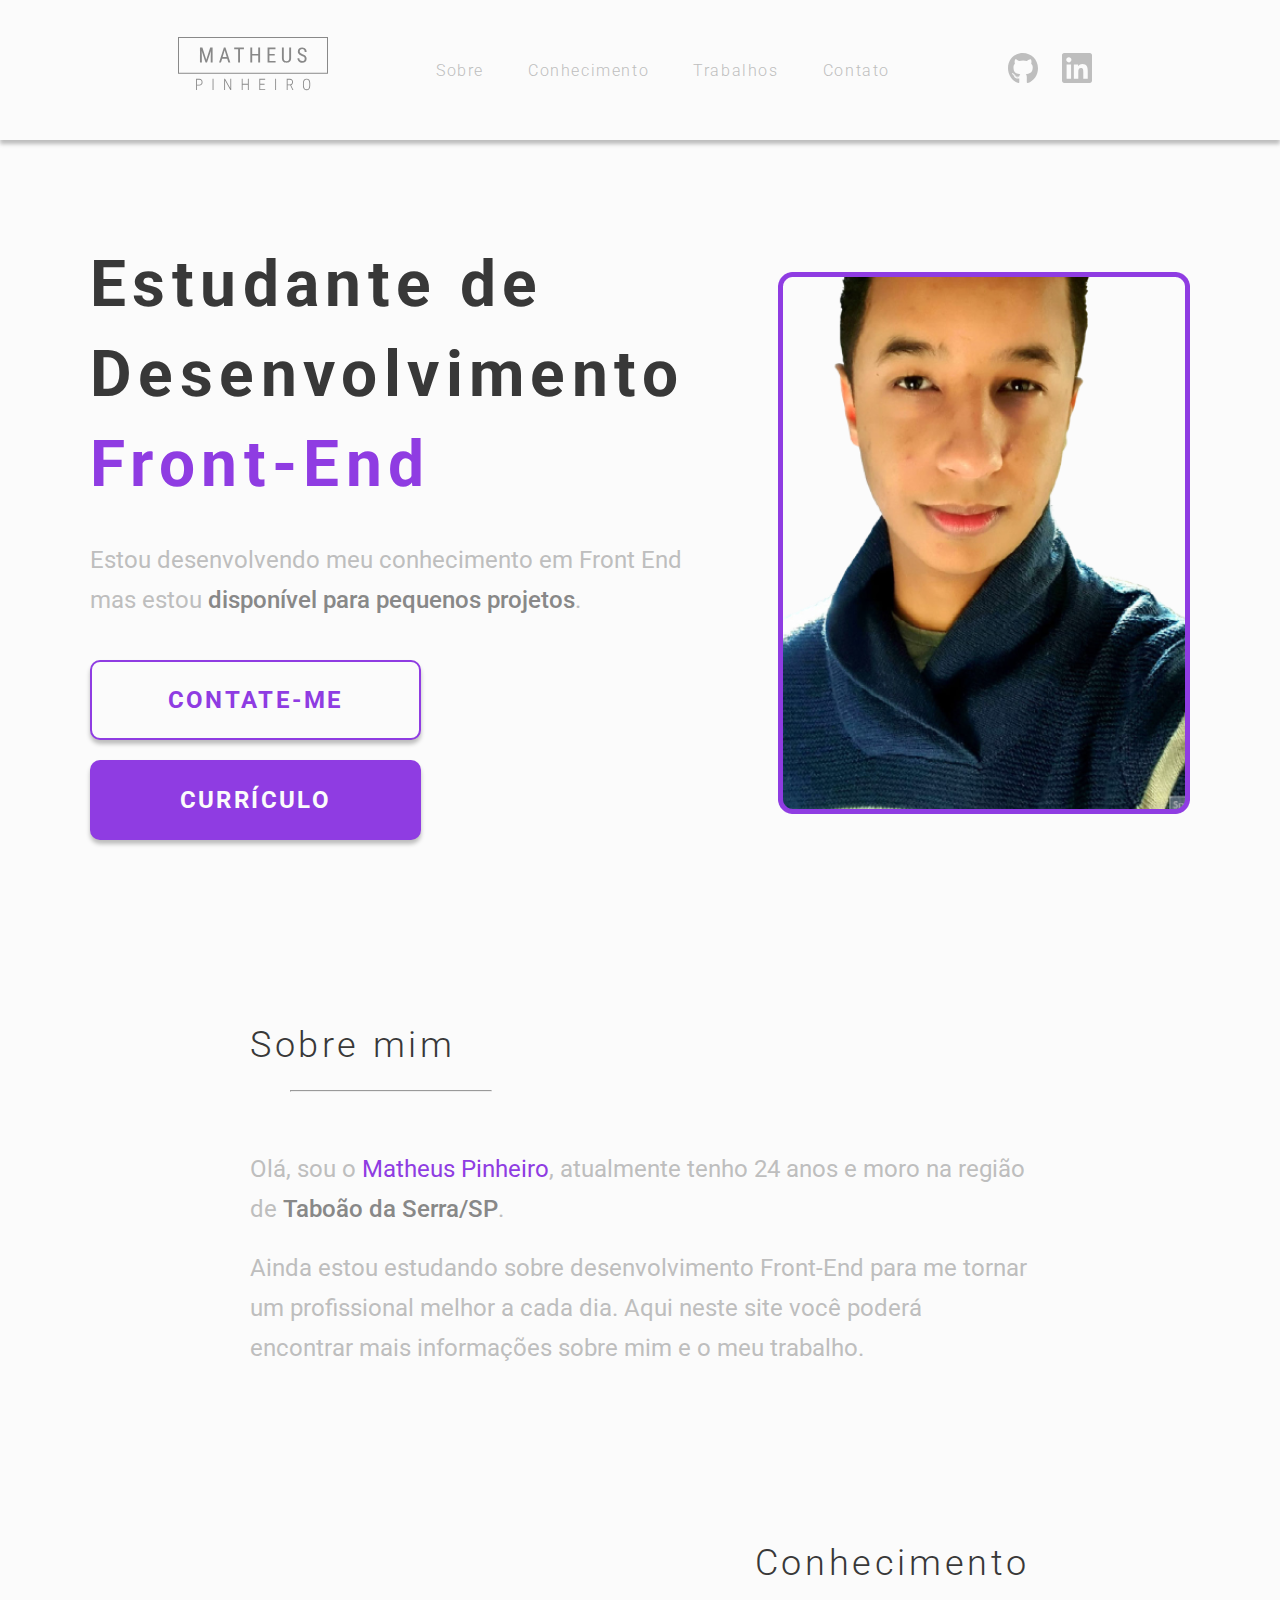
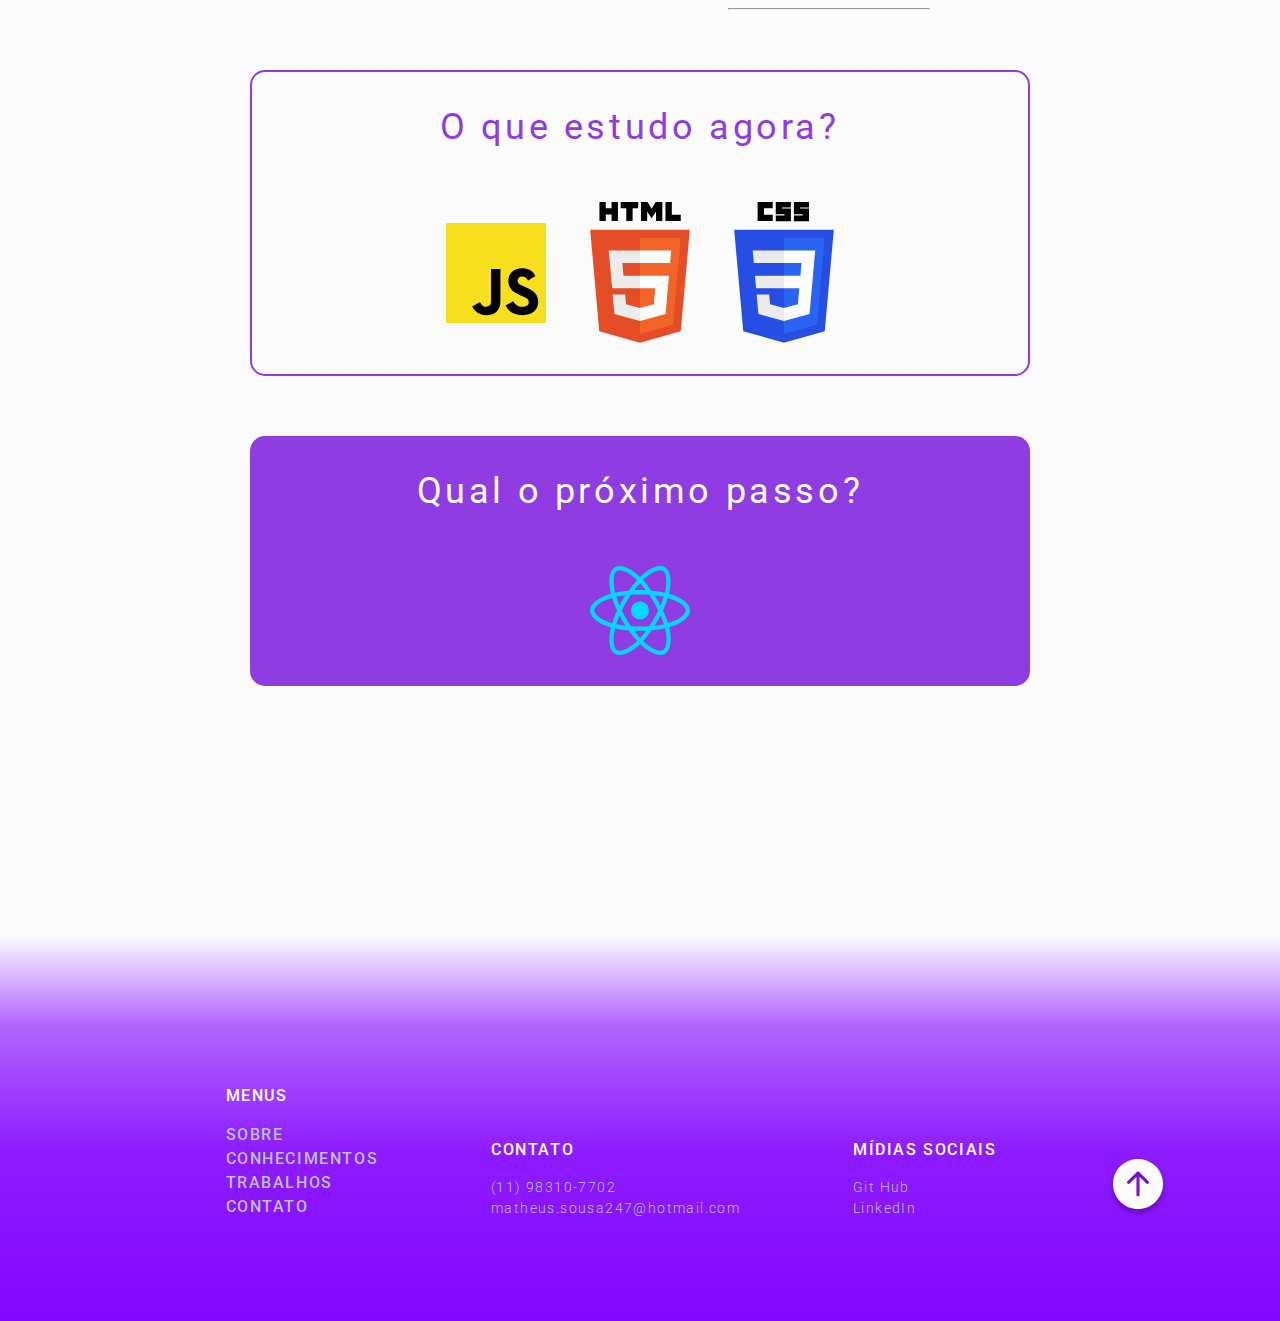
==== index.html @ ed7c6c36 "first commit" ====
<!DOCTYPE html>
<html lang="pt-br">

<head>
    <meta charset="UTF-8">
    <meta http-equiv="X-UA-Compatible" content="IE=edge">
    <meta name="viewport" content="width=device-width, initial-scale=1.0">

    <!-- CSS -->
    <link rel="stylesheet" href="css/index.css">
    <link rel="stylesheet" href="css/global.css">
    <link rel="stylesheet" href="css/responsive.css">

    <!-- GOOGLE FONTS -->
    <link rel="preconnect" href="https://fonts.gstatic.com">
    <link href="https://fonts.googleapis.com/css2?family=Roboto:wght@100;300;400;500;700&display=swap" rel="stylesheet">
    
    <!-- FAVICON -->
    <link rel="shortcut icon" href="assets/favicon.svg" type="image/x-icon">
    
    <title>Portifólio | Matheus Pinheiro</title>
</head>

<body>

    <header>
        <div id="header">
            <div id="image-header">
                <img src="assets/logo-gray.svg" alt="logo">
            </div>

            <div id="links-header">
                <a href="#sobre">Sobre</a>
                <a href="#conhecimento">Conhecimento</a>
                <a href="trabalhos.html">Trabalhos</a>
                <a href="contato.html">Contato</a>
            </div>

            <div id="midias-header">
                <a target="_blank" href="https://github.com/PinheiroMatheus"><img src="assets/github_inicial.svg"
                        alt="git hub"></a>
                <a target="_blank" href="https://www.linkedin.com/in/matheus-pinheiro-41645814b/"><img
                        src="assets/linkedin_inicial.svg" alt="linkedin"></a>
            </div>
        </div>
    </header>

    <main>
        <div id="apresentacao-main">
            <span class="title">Estudante de Desenvolvimento <span style="color: var(--purple);">Front-End</span></span>
            <span class="sub-title">Estou desenvolvendo meu conhecimento em Front End mas estou <span
                    style="color: var(--gray); font-weight: 500;">disponível para pequenos projetos</span>.</span>
            <a href="contato.html"><button class="button-not-fill">CONTATE-ME</button></a>
            <a href="download/Matheus_Pinheiro_Currículo.pdf" download><button type="button"
                    class="button-fill">CURRÍCULO</button></a>
        </div>

        <div id="perfil-main">
            <img src="assets/foto_perfil.png" alt="foto perfil">
        </div>
    </main>

    <section id="sobre">
        <span class="title-content">Sobre mim</span>
        <hr style="width: 200px; margin-left: 40px;">
        <br>
        <br>
        <br>
        <span class="sub-title">Olá, sou o <span style="color: var(--purple);">Matheus Pinheiro</span>, atualmente tenho
            24 anos e moro na região de <span style="color: var(--gray); font-weight: 500;">Taboão da
                Serra/SP</span>.</span>
        <br>
        <br>
        <span class="sub-title">Ainda estou estudando sobre desenvolvimento Front-End para me tornar um profissional
            melhor a cada dia.
            Aqui neste site você poderá encontrar mais informações sobre mim e o meu trabalho.</span>
    </section>

    <article id="conhecimento">
        <div id="title-conhecimento">
            <span class="title-content">Conhecimento</span>
            <hr style="width: 200px; margin-right: 100px;">
        </div>

        <div id="box1-article">
            <span>O que estudo agora?</span>
            <div id="svg-article">
                <img src="assets/logos_javascript.svg" alt="">
                <img src="assets/logos_html-5.svg" alt="">
                <img src="assets/logos_css-3.svg" alt="">
            </div>
        </div>
        <div id="box2-article">
            <span>Qual o próximo passo?</span>
            <div id="svg-article">
                <img src="assets/logos_react.svg" alt="">
            </div>
        </div>
    </article>

    <footer>
        <div id="footer">
            <div id="logo-footer">
                <img src="assets/logo.png" alt="">
            </div>
            <div id="menus-footer">
                <ul>
                    <li>MENUS</li>
                    <li><a href="#sobre">SOBRE</a></li>
                    <li><a href="#conhecimento">CONHECIMENTOS</a></li>
                    <li><a href="trabalhos.html">TRABALHOS</a></li>
                    <li><a href="contato.html">CONTATO</a></li>
                </ul>
            </div>
            <div id="contato-footer">
                <ul>
                    <li>CONTATO</li>
                    <li>(11) 98310-7702</li>
                    <li>matheus.sousa247@hotmail.com</li>
                </ul>
            </div>
            <div id="midias-footer">
                <ul>
                    <li>MÍDIAS SOCIAIS</li>
                    <li><a target="_blank" href="https://github.com/PinheiroMatheus">Git Hub</a></li>
                    <li><a target="_blank" href="https://www.linkedin.com/in/matheus-pinheiro-41645814b/">LinkedIn</a></li>
                </ul>
            </div>
            <div>
                <a href="#header"><img src="assets/bi_arrow-up-circle-fill.svg" alt="voltar ao topo"></a>
            </div>
        </div>
    </footer>

</body>

</html>
---- css/index.css ----
/* GLOBAL */
body {
    background-color: var(--white);
}

/* HEADER */
header {
    height: 140px;
    box-shadow: 0px 4px 4px rgba(0, 0, 0, 0.25);
}

header div#header {
    height: 100%;
    display: flex;
    margin: 0 90px;
    justify-content: space-evenly;
    align-items: center;
}

header div#header div#image-header {
    max-width: 150px;
}

header div#header div#image-header img {
    width: 100%;
    height: auto;
}

header div#header div#links-header a {
    text-decoration: none;
    color: var(--thin-gray);
    padding: 0 20px;
    font-style: normal;
    font-weight: 300;
    font-size: 16px;
    line-height: 19px;
    letter-spacing: 0.1em;
}

header div#header div#midias-header a {
    padding: 10px;
}

header div#header div#midias-header img:hover {
    transform: scale(1.1);
}

/* MAIN */
main {
    margin: 100px 90px;
    display: flex;
    justify-content: space-between;
}

main div#apresentacao-main {
    display: grid;
    width: 600px;
}

main div#apresentacao-main span.sub-title{
    margin: 30px 0;
}

main div#apresentacao-main button {
    margin: 10px 0;
}

main div#perfil-main {
    align-self: center;
}

/* SECTION */
section {
    margin: 150px 250px 150px 250px;
}

/* ARTICLE */
article {
    margin: 0 250px 250px 250px;
}

article div#title-conhecimento{
    text-align: -webkit-right;
}

article div#box1-article {
    text-align: center;
    margin: 60px 0;
    border: 2px solid var(--purple);
    border-radius: 15px;
    height: auto;
    padding: 10px 0 30px 0;
}

article div#box1-article span {
    font-style: normal;
    font-weight: normal;
    font-size: 36px;
    line-height: 90px;
    letter-spacing: 0.1em;
    color: var(--purple);
}

article div#box1-article div#svg-article {
    margin-top: 30px;
}

article div#box1-article div#svg-article img {
    margin: 0 20px;
    vertical-align: middle;
}

article div#box2-article {
    text-align: center;
    margin: 60px 0;
    background-color: var(--purple);
    border-radius: 15px;
    height: auto;
    padding: 10px 0 30px 0;
}

article div#box2-article span {
    font-style: normal;
    font-weight: normal;
    font-size: 36px;
    line-height: 90px;
    letter-spacing: 0.1em;
    color: var(--white);
    margin-bottom: 100px;
}

article div#box2-article div#svg-article {
    margin-top: 30px;
}

article div#box2-article div#svg-article img {
    margin: 0 20px;
    vertical-align: middle;
}

/* FOOTER */
footer {
    background: linear-gradient(180deg, #FBFBFB 0%, rgba(177, 99, 255, 0.997906) 23.46%, #8D1BFF 56.41%, #7F00FE 115.71%);
    height: 385px;
    width: 100%;
}

footer div#footer {
    display: flex;
    justify-content: space-evenly;
    align-items: end;
    padding-top: 150px;
}

footer div#menus-footer ul li a {
    color: var(--thin-gray);
    text-decoration: none;
}

footer div#menus-footer ul li{
    list-style: none;
    color: var(--white);
    font-style: normal;
    font-weight: 500;
    font-size: 16px;
    line-height: 19px;
    letter-spacing: 0.1em;
    margin-bottom: 5px;
}

footer div#menus-footer ul li:nth-child(-n+1){
    margin-bottom: 20px;
}

footer div#contato-footer ul li {
    list-style: none;
    font-style: normal;
    font-weight: 300;
    font-size: 14px;
    line-height: 16px;
    letter-spacing: 0.1em;
    margin-bottom: 5px;
    color: var(--thin-gray);
}

footer div#contato-footer ul li:nth-child(-n+1){
    color: var(--white);
    font-style: normal;
    font-weight: 500;
    font-size: 16px;
    line-height: 19px;
    letter-spacing: 0.1em;
    margin-bottom: 20px;
}

footer div#midias-footer ul li {
    list-style: none;
    list-style: none;
    font-style: normal;
    font-weight: 300;
    font-size: 14px;
    line-height: 16px;
    letter-spacing: 0.1em;
    margin-bottom: 5px;
    color: var(--thin-gray);
}

footer div#midias-footer ul li:nth-child(-n+1){
    color: var(--white);
    font-style: normal;
    font-weight: 500;
    font-size: 16px;
    line-height: 19px;
    letter-spacing: 0.1em;
    margin-bottom: 20px;
}

footer div#midias-footer ul li a {
    color: var(--thin-gray);
    text-decoration: none;
}
---- css/global.css ----
* {
    font-family: 'Roboto', sans-serif;
    margin: 0;
    padding: 0;
}

/* COLORS */
:root {
    --purple: #8F3CE2;
    --white: #FBFBFB;
    --black: #383838;
    --thin-gray: #BEBEBE;
    --gray: #888888
}

/* BUTTONS */
.button-fill {
    width: 331px;
    height: 80px;
    background-color: var(--purple);
    border-radius: 10px;
    border: 0;
    box-shadow: 0px 4px 4px rgba(0, 0, 0, 0.25);
    color: var(--white);
    font-size: 24px;
    letter-spacing: 0.1em;
    font-weight: 700;
}

.button-fill:hover {
    cursor: pointer;
    transform: scale(1.025);
}

.button-not-fill {
    width: 331px;
    height: 80px;
    background-color: var(--white);
    border-radius: 10px;
    border: 2px solid var(--purple);
    box-shadow: 0px 4px 4px rgba(0, 0, 0, 0.25);
    color: var(--purple);
    font-size: 24px;
    letter-spacing: 0.1em;
    font-weight: 700;
}

.button-not-fill:hover {
    cursor: pointer;
    transform: scale(1.025);
}

.button-voltar {
    width: 200px;
    height: 40px;
    background-color: var(--white);
    border-radius: 10px;
    border: 2px solid var(--purple);
    box-shadow: 0px 4px 4px rgba(0, 0, 0, 0.25);
    color: var(--purple);
    font-size: 16px;
    letter-spacing: 0.1em;
    font-weight: 700;
    display: flex;
    justify-content: center;
    align-items: center;
}

.button-voltar:hover {
    cursor: pointer;
    transform: scale(1.025);
}

.button-enviar {
    width: 150px;
    height: 50px;
    background-color: var(--purple);
    border-radius: 10px;
    border: 2px solid var(--white);
    box-shadow: 0px 4px 4px rgba(0, 0, 0, 0.25);
    color: var(--white);
    font-size: 24px;
    letter-spacing: 0.1em;
    font-weight: 700;
}

.button-enviar:hover {
    cursor: pointer;
    transform: scale(1.025);
    color: var(--white);
}

/* TEXTO */
.title {
    font-style: normal;
    font-weight: bold;
    font-size: 64px;
    line-height: 90px;
    letter-spacing: 0.1em;
    color: var(--black);
}

.sub-title {
    font-style: normal;
    font-weight: normal;
    font-size: 24px;
    line-height: 40px;
    color: var(--thin-gray);
}

.title-content {
    font-style: normal;
    font-weight: 300;
    font-size: 36px;
    line-height: 90px;
    letter-spacing: 0.1em;    
    color: var(--black);
}

.label {
    font-style: normal;
    font-weight: normal;
    font-size: 14px;
    line-height: 30px;  
    color: var(--white);
}

.card-descr {
    color: var(--white);
    letter-spacing: 0.1em;    
    font-weight: 300;
    font-style: normal;
    font-size: 24px;

}
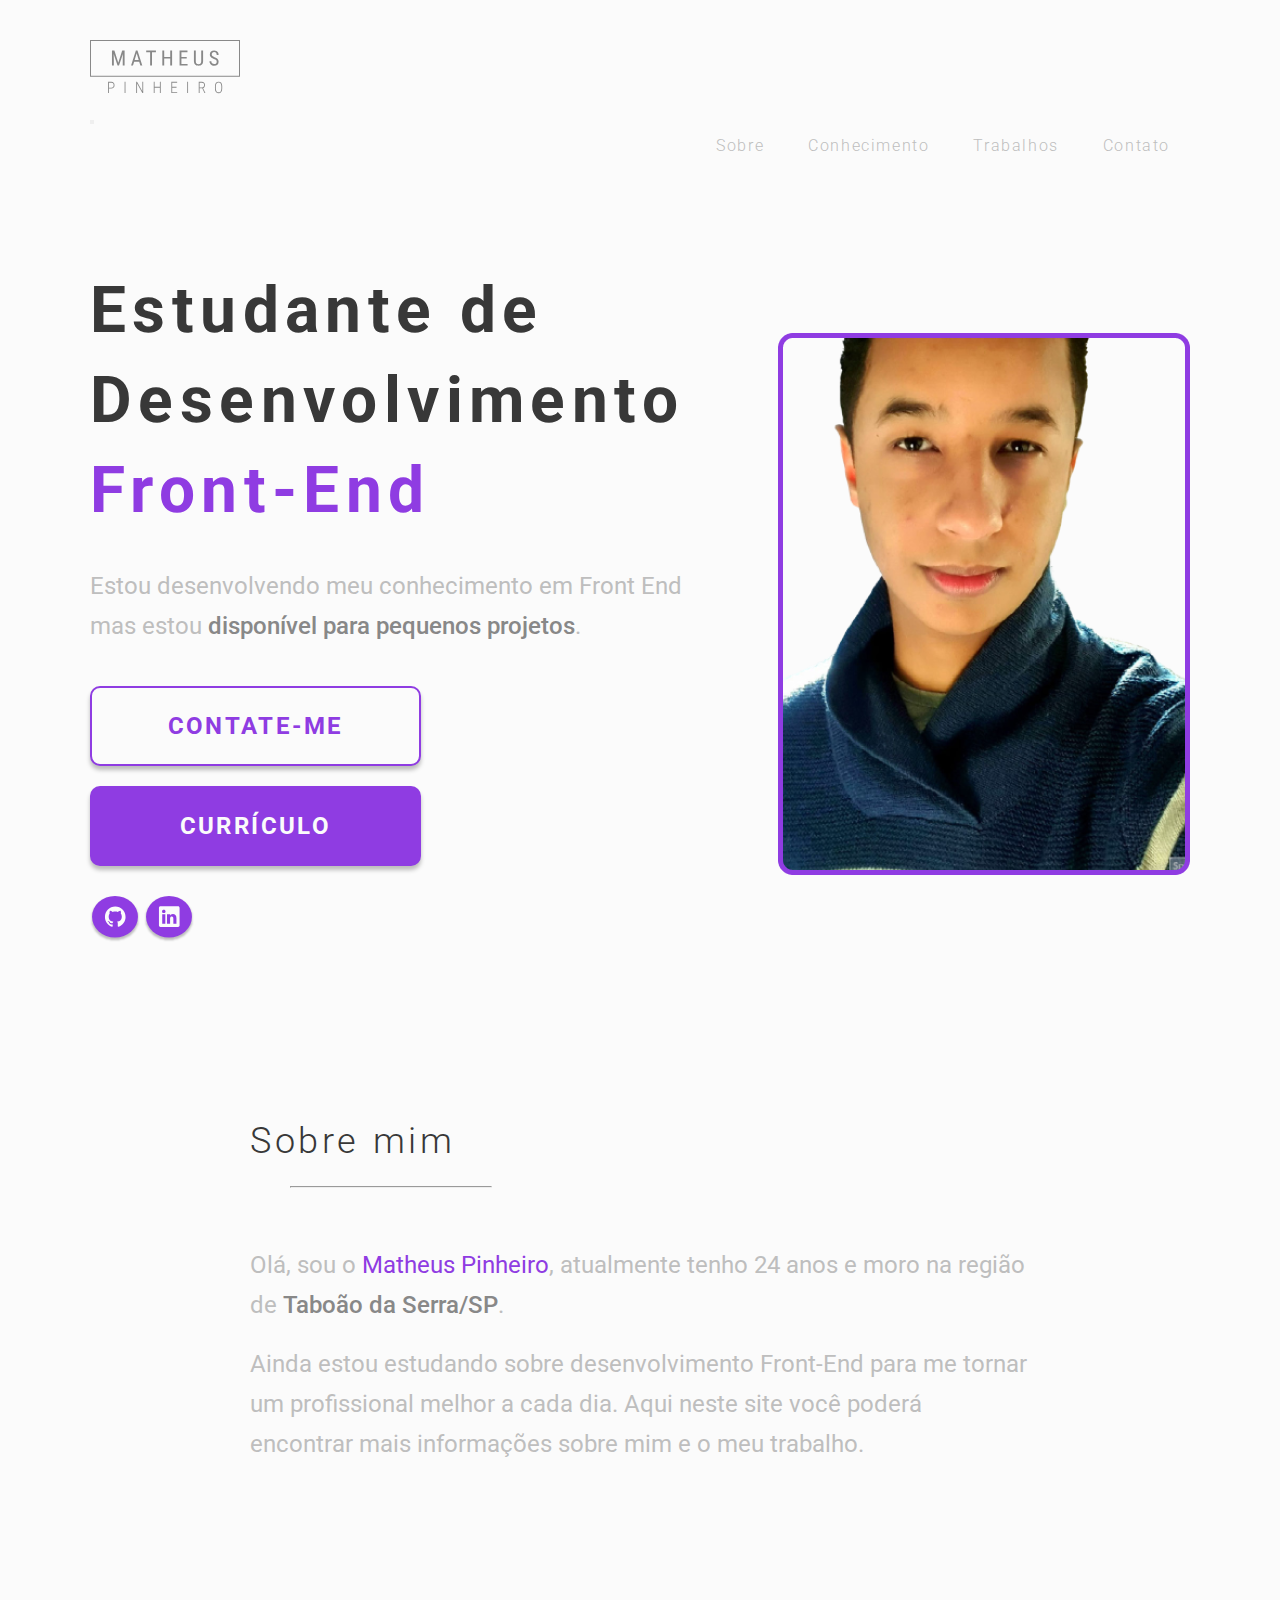
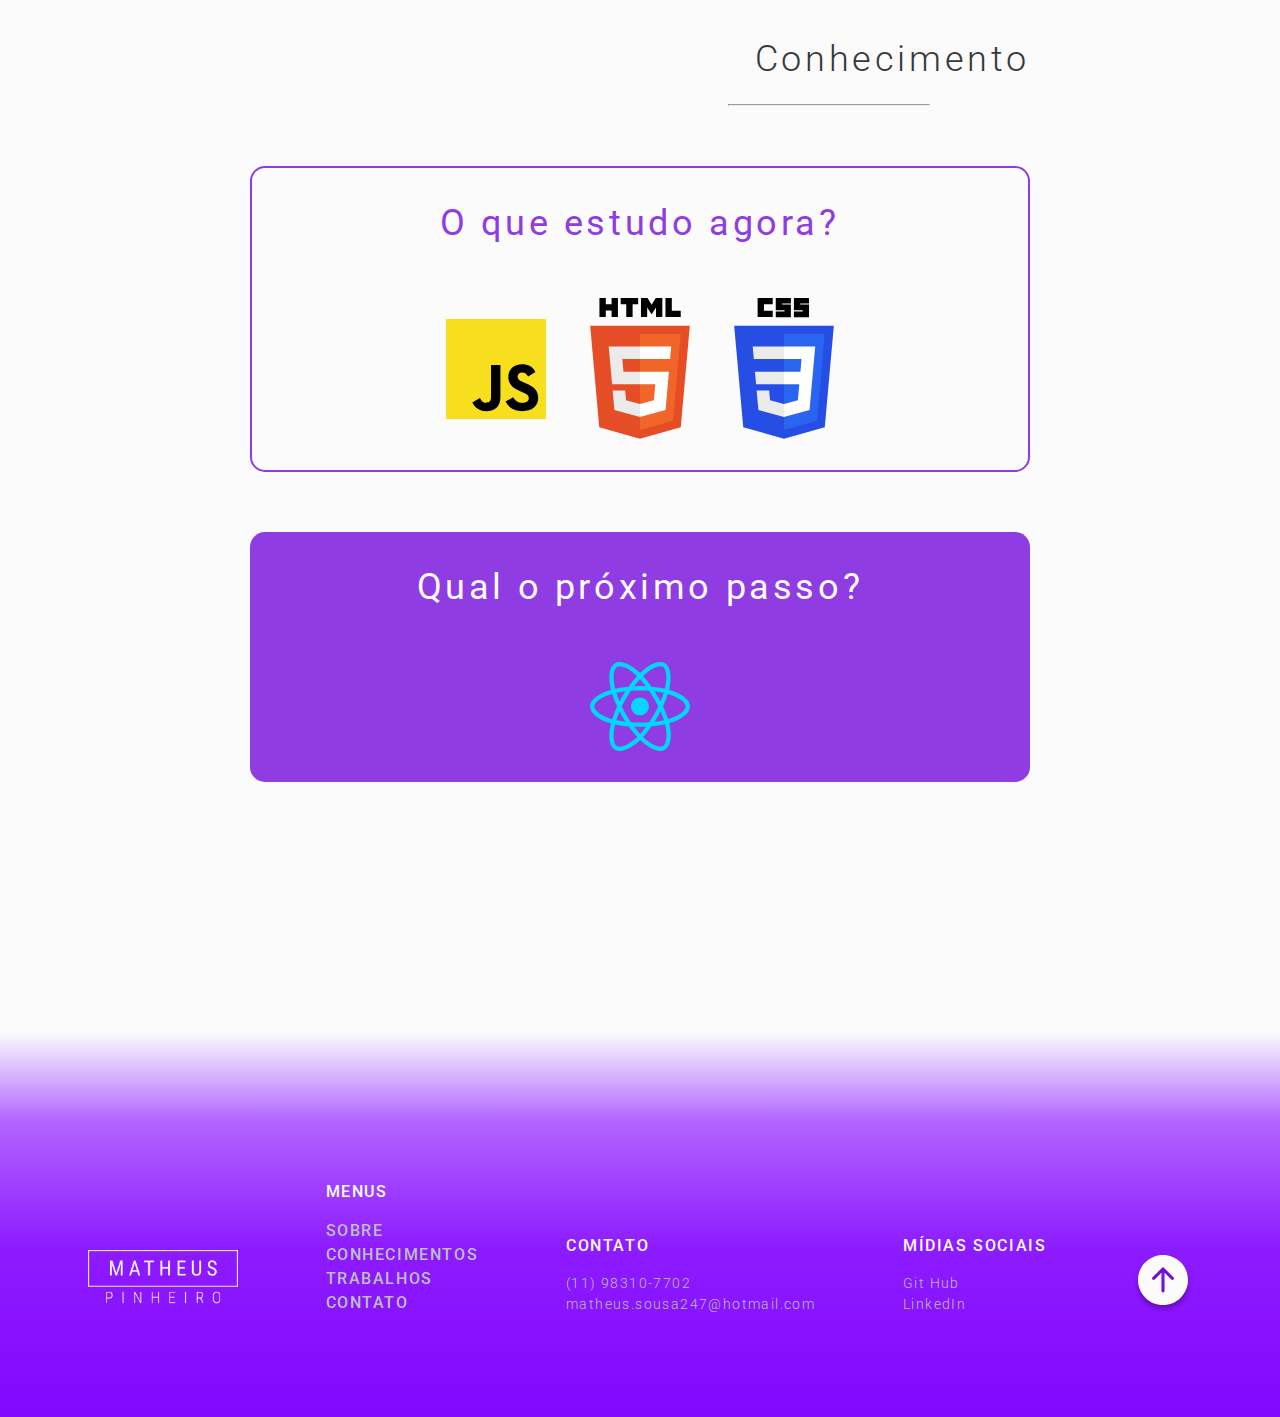
==== commit 6d028148: "fixing resposive bugs" ====
--- a/index.html
+++ b/index.html
@@ -5,6 +5,9 @@
     <meta charset="UTF-8">
     <meta http-equiv="X-UA-Compatible" content="IE=edge">
     <meta name="viewport" content="width=device-width, initial-scale=1.0">
+
+    <link href="https://cdn.jsdelivr.net/npm/bootstrap@5.0.0-beta3/dist/css/bootstrap.min.css" rel="stylesheet"
+        integrity="sha384-eOJMYsd53ii+scO/bJGFsiCZc+5NDVN2yr8+0RDqr0Ql0h+rP48ckxlpbzKgwra6" crossorigin="anonymous">
 
     <!-- CSS -->
     <link rel="stylesheet" href="css/index.css">
@@ -14,17 +17,17 @@
     <!-- GOOGLE FONTS -->
     <link rel="preconnect" href="https://fonts.gstatic.com">
     <link href="https://fonts.googleapis.com/css2?family=Roboto:wght@100;300;400;500;700&display=swap" rel="stylesheet">
-    
+
     <!-- FAVICON -->
     <link rel="shortcut icon" href="assets/favicon.svg" type="image/x-icon">
-    
+
     <title>Portifólio | Matheus Pinheiro</title>
 </head>
 
 <body>
 
     <header>
-        <div id="header">
+        <!-- <div id="header">
             <div id="image-header">
                 <img src="assets/logo-gray.svg" alt="logo">
             </div>
@@ -36,13 +39,27 @@
                 <a href="contato.html">Contato</a>
             </div>
 
-            <div id="midias-header">
-                <a target="_blank" href="https://github.com/PinheiroMatheus"><img src="assets/github_inicial.svg"
-                        alt="git hub"></a>
-                <a target="_blank" href="https://www.linkedin.com/in/matheus-pinheiro-41645814b/"><img
-                        src="assets/linkedin_inicial.svg" alt="linkedin"></a>
+        </div> -->
+        <nav class="navbar navbar-expand-lg navbar-light " id="header">
+            <div class="container">
+                <div id="image-header">
+                    <img src="assets/logo-gray.svg" alt="logo">
+                </div>
+                <button class="navbar-toggler" type="button" data-bs-toggle="collapse"
+                    data-bs-target="#navbarNavAltMarkup" aria-controls="navbarNavAltMarkup" aria-expanded="false"
+                    aria-label="Toggle navigation">
+                    <span class="navbar-toggler-icon"></span>
+                </button>
+                <div class="collapse navbar-collapse" id="navbarNavAltMarkup">
+                    <div class="navbar-nav" id="links-header">
+                        <a href="#sobre">Sobre</a>
+                        <a href="#conhecimento">Conhecimento</a>
+                        <a href="trabalhos.html">Trabalhos</a>
+                        <a href="contato.html">Contato</a>
+                    </div>
+                </div>
             </div>
-        </div>
+        </nav>
     </header>
 
     <main>
@@ -53,6 +70,12 @@
             <a href="contato.html"><button class="button-not-fill">CONTATE-ME</button></a>
             <a href="download/Matheus_Pinheiro_Currículo.pdf" download><button type="button"
                     class="button-fill">CURRÍCULO</button></a>
+            <div id="midias-main">
+                <a target="_blank" href="https://github.com/PinheiroMatheus"><img src="assets/Button GitHub.svg"
+                        alt="git hub"></a>
+                <a target="_blank" href="https://www.linkedin.com/in/matheus-pinheiro-41645814b/"><img
+                        src="assets/Button LinkedIn.svg" alt="linkedin"></a>
+            </div>
         </div>
 
         <div id="perfil-main">
@@ -123,7 +146,8 @@
                 <ul>
                     <li>MÍDIAS SOCIAIS</li>
                     <li><a target="_blank" href="https://github.com/PinheiroMatheus">Git Hub</a></li>
-                    <li><a target="_blank" href="https://www.linkedin.com/in/matheus-pinheiro-41645814b/">LinkedIn</a></li>
+                    <li><a target="_blank" href="https://www.linkedin.com/in/matheus-pinheiro-41645814b/">LinkedIn</a>
+                    </li>
                 </ul>
             </div>
             <div>
@@ -132,6 +156,10 @@
         </div>
     </footer>
 
+    <script src="https://cdn.jsdelivr.net/npm/bootstrap@5.0.0-beta3/dist/js/bootstrap.bundle.min.js"
+        integrity="sha384-JEW9xMcG8R+pH31jmWH6WWP0WintQrMb4s7ZOdauHnUtxwoG2vI5DkLtS3qm9Ekf"
+        crossorigin="anonymous"></script>
+
 </body>
 
 </html>--- a/css/index.css
+++ b/css/index.css
@@ -4,29 +4,33 @@
 }
 
 /* HEADER */
-header {
-    height: 140px;
-    box-shadow: 0px 4px 4px rgba(0, 0, 0, 0.25);
-}
-
-header div#header {
-    height: 100%;
-    display: flex;
-    margin: 0 90px;
-    justify-content: space-evenly;
-    align-items: center;
-}
-
-header div#header div#image-header {
+header nav#header {
+    padding: 40px 90px;
+}
+
+header nav div {
+    justify-content: space-between;
+}
+
+header nav#header div div#image-header {
     max-width: 150px;
 }
 
-header div#header div#image-header img {
-    width: 100%;
-    height: auto;
-}
-
-header div#header div#links-header a {
+header nav#header div div#image-header img {
+    width: 100%;
+    height: auto;
+}
+
+header nav#header div div#navbarNavAltMarkup {
+    justify-content: flex-end;
+}
+
+header nav#header div div#navbarNavAltMarkup div#links-header {
+    float: right;
+    margin-top: 10px;
+}
+
+header nav#header div div#navbarNavAltMarkup div#links-header a {
     text-decoration: none;
     color: var(--thin-gray);
     padding: 0 20px;
@@ -35,14 +39,6 @@
     font-size: 16px;
     line-height: 19px;
     letter-spacing: 0.1em;
-}
-
-header div#header div#midias-header a {
-    padding: 10px;
-}
-
-header div#header div#midias-header img:hover {
-    transform: scale(1.1);
 }
 
 /* MAIN */
@@ -55,6 +51,7 @@
 main div#apresentacao-main {
     display: grid;
     width: 600px;
+    margin-right: 50px;
 }
 
 main div#apresentacao-main span.sub-title{
@@ -65,8 +62,25 @@
     margin: 10px 0;
 }
 
+main div#apresentacao-main div#midias-main {
+    margin-top: 20px;
+}
+
+main div#apresentacao-main div#midias-main img {
+    width: 50px;
+}
+
+main div#apresentacao-main div#midias-main img:hover {
+    transform: scale(1.1);
+}
+
 main div#perfil-main {
     align-self: center;
+}
+
+main div#perfil-main img {
+    height: auto;
+    width: 100%;
 }
 
 /* SECTION */
@@ -152,6 +166,15 @@
     padding-top: 150px;
 }
 
+footer div#logo-footer {
+    max-width: 150px;
+}
+
+footer div#logo-footer img {
+    width: 100%;
+    height: auto;
+}
+
 footer div#menus-footer ul li a {
     color: var(--thin-gray);
     text-decoration: none;
--- a/css/responsive.css
+++ b/css/responsive.css
@@ -0,0 +1,64 @@
+@media screen and (max-width: 800px) {
+    /* FOOTER
+    footer {
+        height: auto;
+    }
+    footer div#footer {
+        flex-direction: column;
+        align-items: center;
+        width: 100%;
+    }
+    footer div#footer div#logo-footer img {
+        width: 50px;
+    } */
+}
+
+@media screen and (max-width: 1000px) {
+    /* HEADER */
+    header nav#header div div#navbarNavAltMarkup div#links-header a {
+        margin-top: 10px;
+    }
+    /* FOOTER */
+    footer {
+        height: auto;
+    }
+    footer div#footer{
+        display: grid;
+        text-align: center;
+    }
+    footer div#footer div#logo-footer {
+        justify-self: center;
+    }
+    footer div#footer div ul {
+        padding: 0;
+        margin-top: 20px;
+    }
+}
+
+@media screen and (max-width: 1100px) {
+    /* MAIN */
+    main {
+        display: flex;
+        flex-direction: column-reverse;
+        align-items: center;
+        text-align: center;
+    }
+    main div#apresentacao-main {
+        margin: 0;
+    }
+    main div#perfil-main {
+        margin-bottom: 40px;
+    }
+    /* SECTION */
+    section {
+        margin: 150px 90px 150px 90px;
+        text-align: -webkit-center;
+    }
+    /* ARTICLE */
+    article {
+        margin: 150px 90px 150px 90px;
+    }
+    article div#title-conhecimento {
+        text-align: -webkit-center;
+    }
+}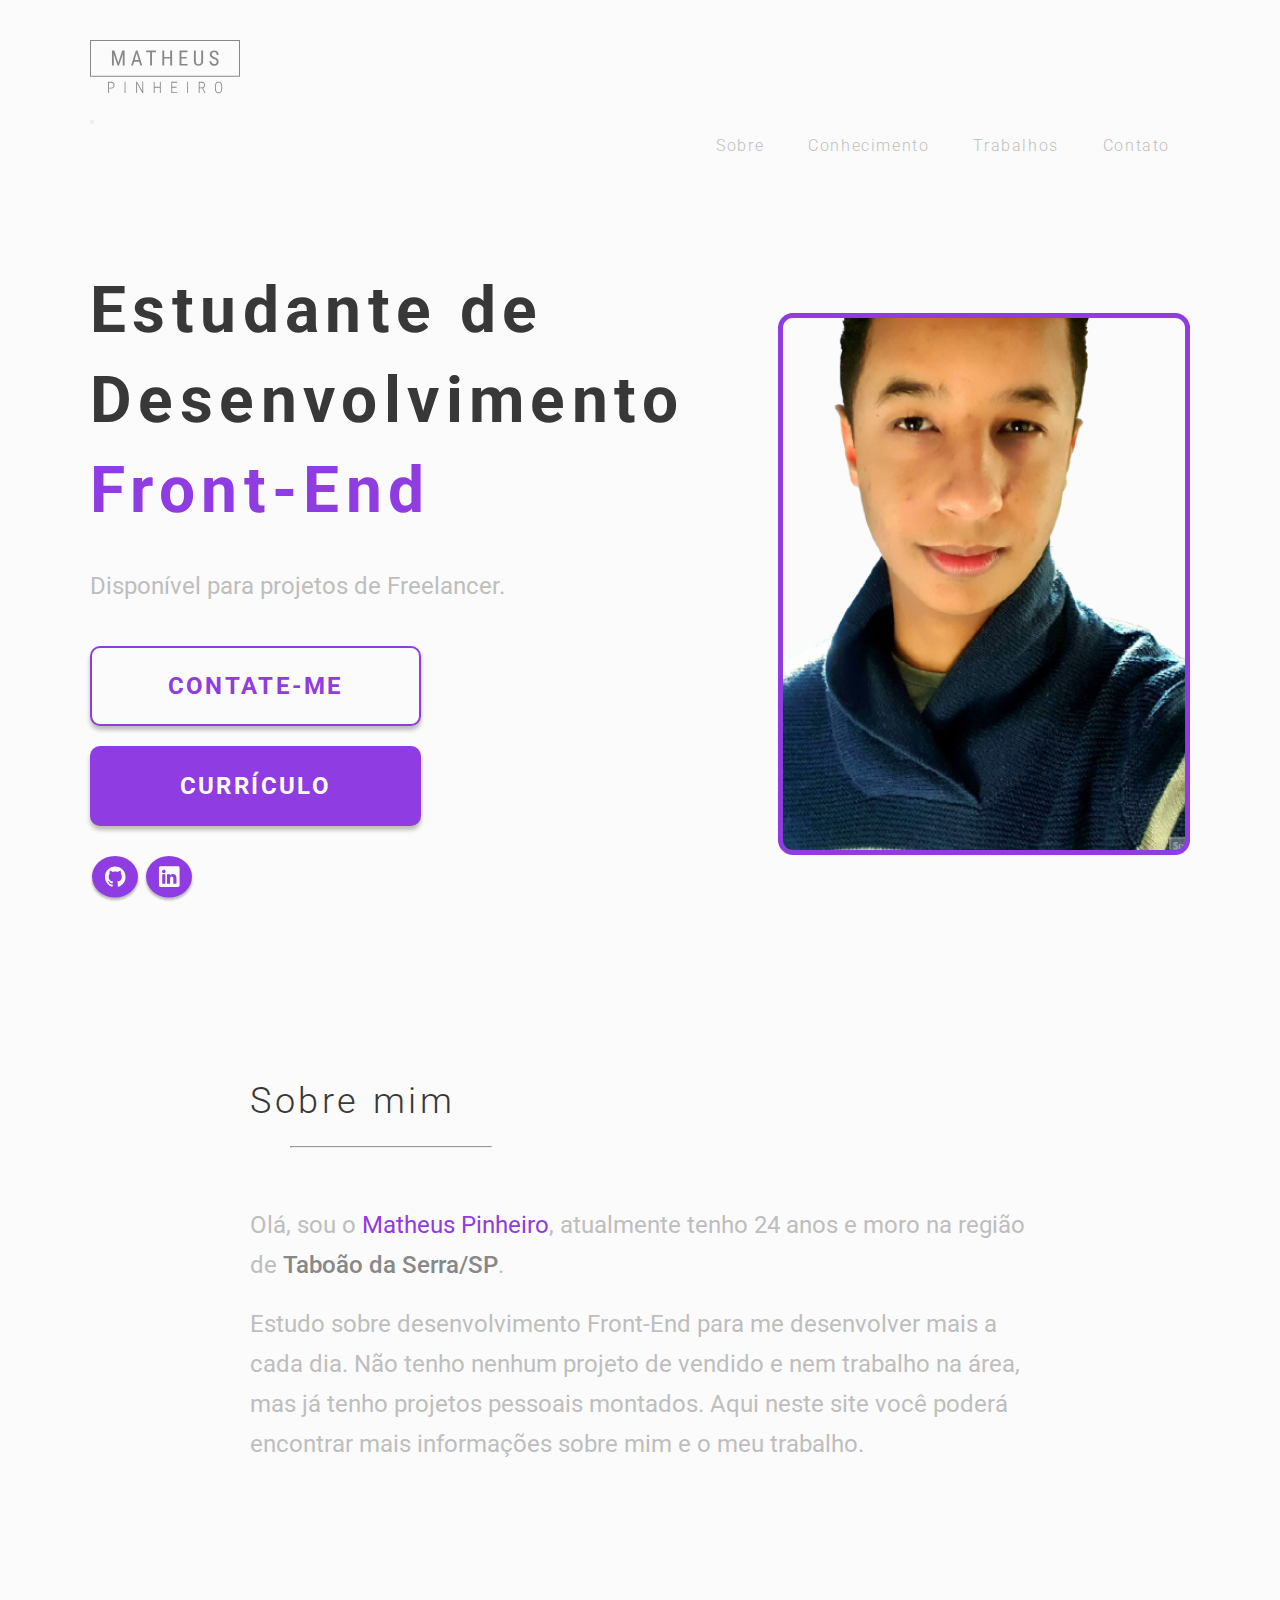
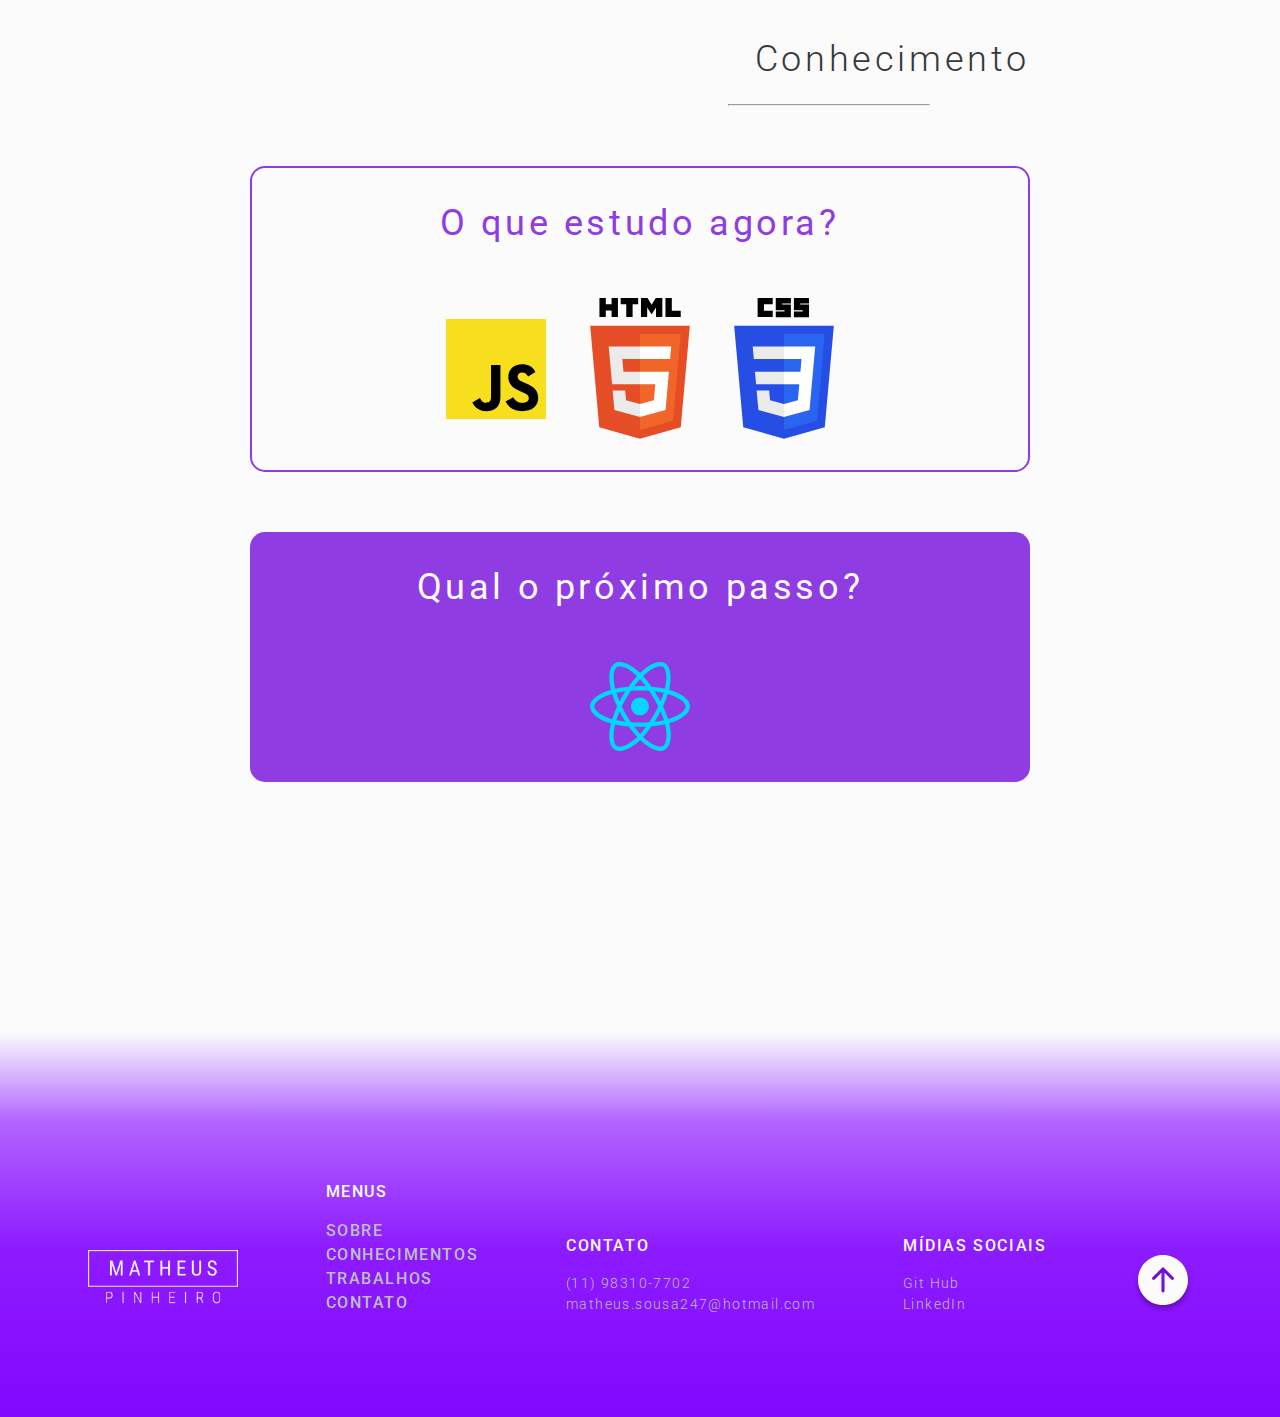
==== commit a900b4ee: "Changing some texts" ====
--- a/index.html
+++ b/index.html
@@ -12,7 +12,7 @@
     <!-- CSS -->
     <link rel="stylesheet" href="css/index.css">
     <link rel="stylesheet" href="css/global.css">
-    <link rel="stylesheet" href="css/responsive.css">
+    <link rel="stylesheet" href="css/responsive_index.css">
 
     <!-- GOOGLE FONTS -->
     <link rel="preconnect" href="https://fonts.gstatic.com">
@@ -27,20 +27,7 @@
 <body>
 
     <header>
-        <!-- <div id="header">
-            <div id="image-header">
-                <img src="assets/logo-gray.svg" alt="logo">
-            </div>
-
-            <div id="links-header">
-                <a href="#sobre">Sobre</a>
-                <a href="#conhecimento">Conhecimento</a>
-                <a href="trabalhos.html">Trabalhos</a>
-                <a href="contato.html">Contato</a>
-            </div>
-
-        </div> -->
-        <nav class="navbar navbar-expand-lg navbar-light " id="header">
+        <nav class="navbar navbar-expand-lg navbar-light" id="header">
             <div class="container">
                 <div id="image-header">
                     <img src="assets/logo-gray.svg" alt="logo">
@@ -65,8 +52,7 @@
     <main>
         <div id="apresentacao-main">
             <span class="title">Estudante de Desenvolvimento <span style="color: var(--purple);">Front-End</span></span>
-            <span class="sub-title">Estou desenvolvendo meu conhecimento em Front End mas estou <span
-                    style="color: var(--gray); font-weight: 500;">disponível para pequenos projetos</span>.</span>
+            <span class="sub-title">Disponível para projetos de Freelancer.</span>
             <a href="contato.html"><button class="button-not-fill">CONTATE-ME</button></a>
             <a href="download/Matheus_Pinheiro_Currículo.pdf" download><button type="button"
                     class="button-fill">CURRÍCULO</button></a>
@@ -94,8 +80,8 @@
                 Serra/SP</span>.</span>
         <br>
         <br>
-        <span class="sub-title">Ainda estou estudando sobre desenvolvimento Front-End para me tornar um profissional
-            melhor a cada dia.
+        <span class="sub-title">Estudo sobre desenvolvimento Front-End para me desenvolver mais a cada dia. Não tenho
+            nenhum projeto de vendido e nem trabalho na área, mas já tenho projetos pessoais montados.
             Aqui neste site você poderá encontrar mais informações sobre mim e o meu trabalho.</span>
     </section>
 
@@ -156,6 +142,19 @@
         </div>
     </footer>
 
+    <!-- JS -->
+    <script src="https://ajax.googleapis.com/ajax/libs/jquery/2.1.0/jquery.min.js"></script>
+
+    <script>
+        var $doc = $('html, body');
+        $('a').click(function () {
+            $doc.animate({
+                scrollTop: $($.attr(this, 'href')).offset().top
+            }, 600);
+            return false;
+        });
+    </script>
+
     <script src="https://cdn.jsdelivr.net/npm/bootstrap@5.0.0-beta3/dist/js/bootstrap.bundle.min.js"
         integrity="sha384-JEW9xMcG8R+pH31jmWH6WWP0WintQrMb4s7ZOdauHnUtxwoG2vI5DkLtS3qm9Ekf"
         crossorigin="anonymous"></script>
--- a/css/responsive_index.css
+++ b/css/responsive_index.css
@@ -0,0 +1,98 @@
+@media screen and (max-width: 1000px) {
+    /* HEADER */
+    header nav#header div div#navbarNavAltMarkup div#links-header a {
+        margin-top: 10px;
+        text-align: right;
+    }
+    /* FOOTER */
+    footer {
+        height: auto;
+    }
+    footer div#footer{
+        display: grid;
+        text-align: center;
+    }
+    footer div#footer div#logo-footer {
+        justify-self: center;
+    }
+    footer div#footer div ul {
+        padding: 0;
+        margin-top: 20px;
+    }
+}
+
+@media screen and (max-width: 1100px) {
+    /* MAIN */
+    main {
+        display: flex;
+        flex-direction: column-reverse;
+        align-items: center;
+        text-align: center;
+    }
+    main div#apresentacao-main {
+        margin: 0;
+    }
+    main div#perfil-main {
+        margin-bottom: 40px;
+    }
+    /* SECTION */
+    section {
+        margin: 150px 90px 150px 90px;
+        text-align: -webkit-center;
+    }
+    /* ARTICLE */
+    article {
+        margin: 150px 90px 150px 90px;
+    }
+    article div#title-conhecimento {
+        text-align: -webkit-center;
+    }
+}
+
+@media screen and (max-width: 600px) {
+    /* HEADER */
+    header nav#header div div#navbarNavAltMarkup div#links-header a {
+        margin-top: 20px;
+        font-size: 20px;
+    }
+    header nav#header {
+        padding: 40px 20px;
+    }
+    header nav#header div div#image-header {
+        max-width: 100px;
+    }
+    /* MAIN */
+    main {
+        margin: 60px 20px;
+        display: flex;
+        justify-content: space-between;
+    }
+    main div#apresentacao-main {
+        display: grid;
+        width: auto;
+        margin-right: 0;
+    }
+    main div#apresentacao-main span.title{
+        font-size: 35px;
+        line-height: 50px;
+    }
+    main div#apresentacao-main span.sub-title{
+        font-size: 25px;
+        line-height: 30px;
+    }
+    /* SECTION */
+    section {
+        margin: 50px 20px 50px 20px;
+    }
+    /* ARTICLE */
+    article {
+        margin: 0 20px 50px 20px;
+    }
+    article div#box1-article span {
+        line-height: 45px;
+    }
+    article div#box2-article span {
+        line-height: 45px;
+    }
+    
+}